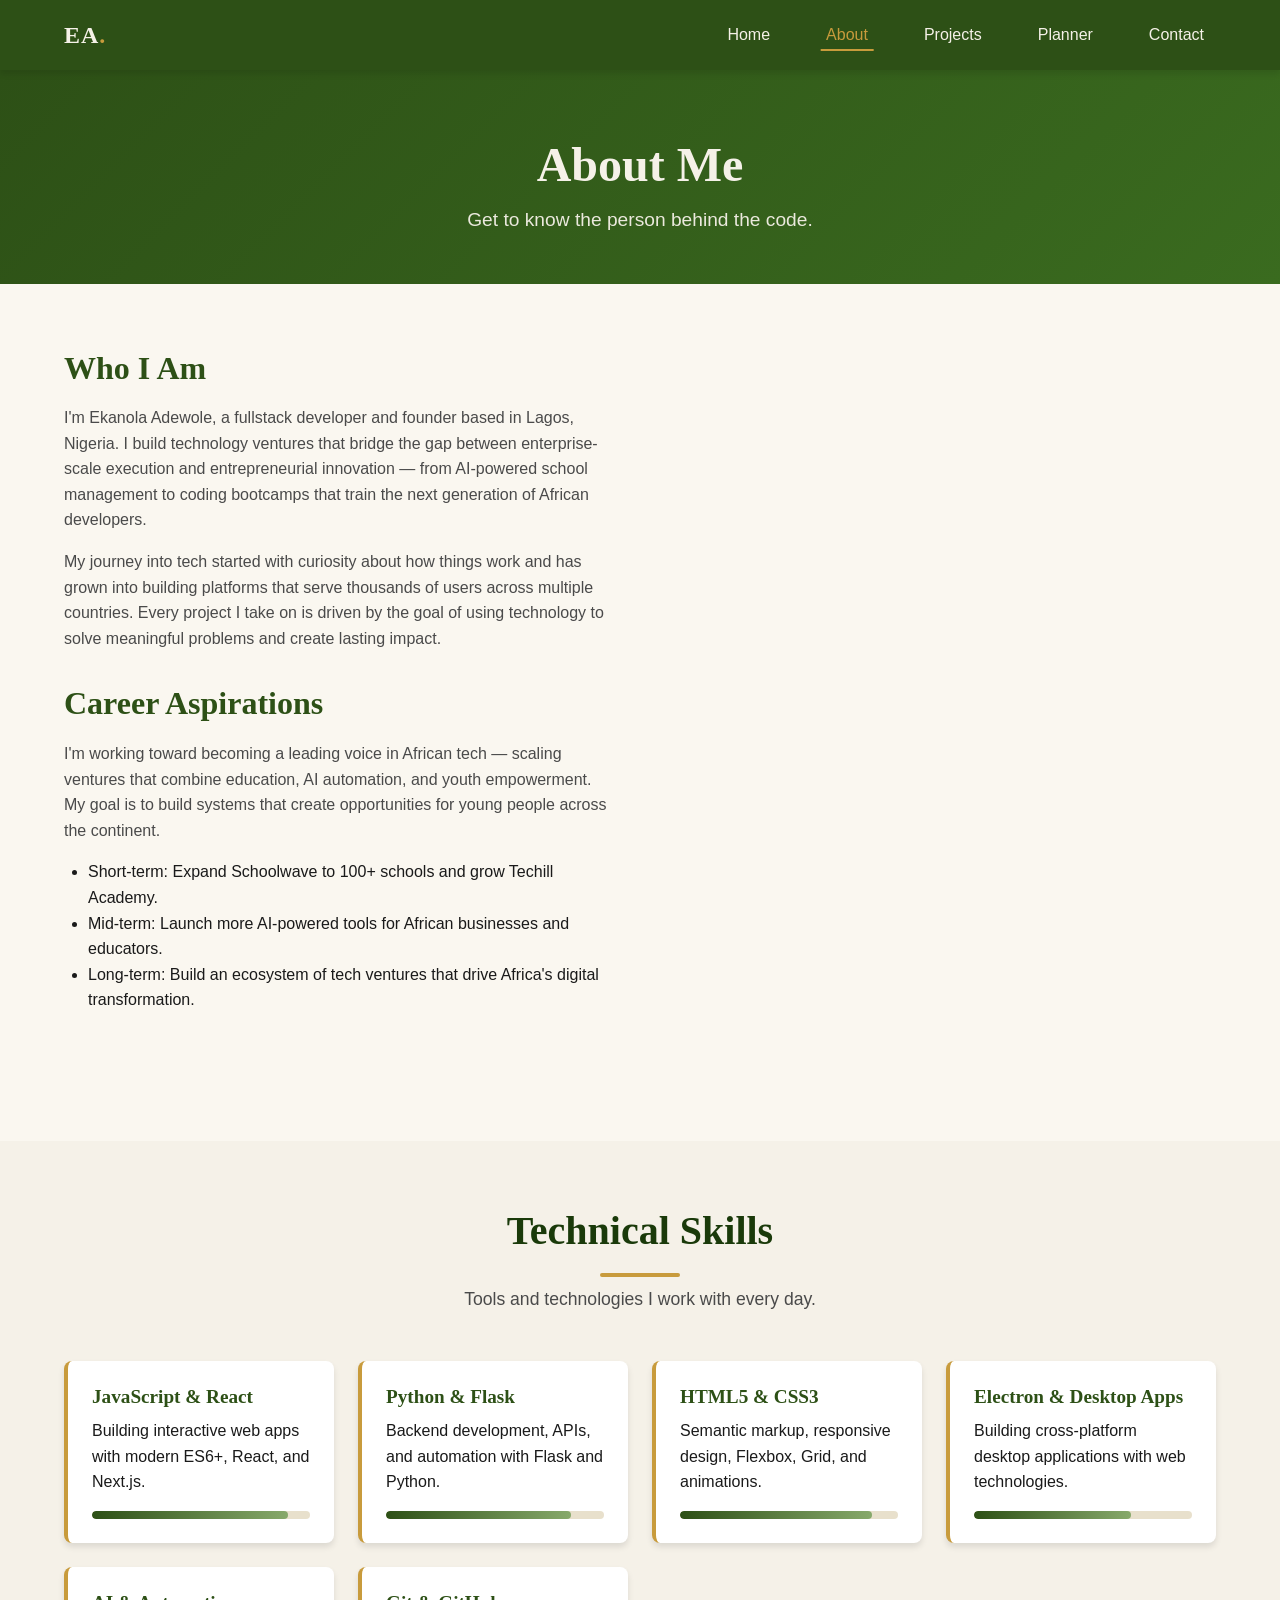
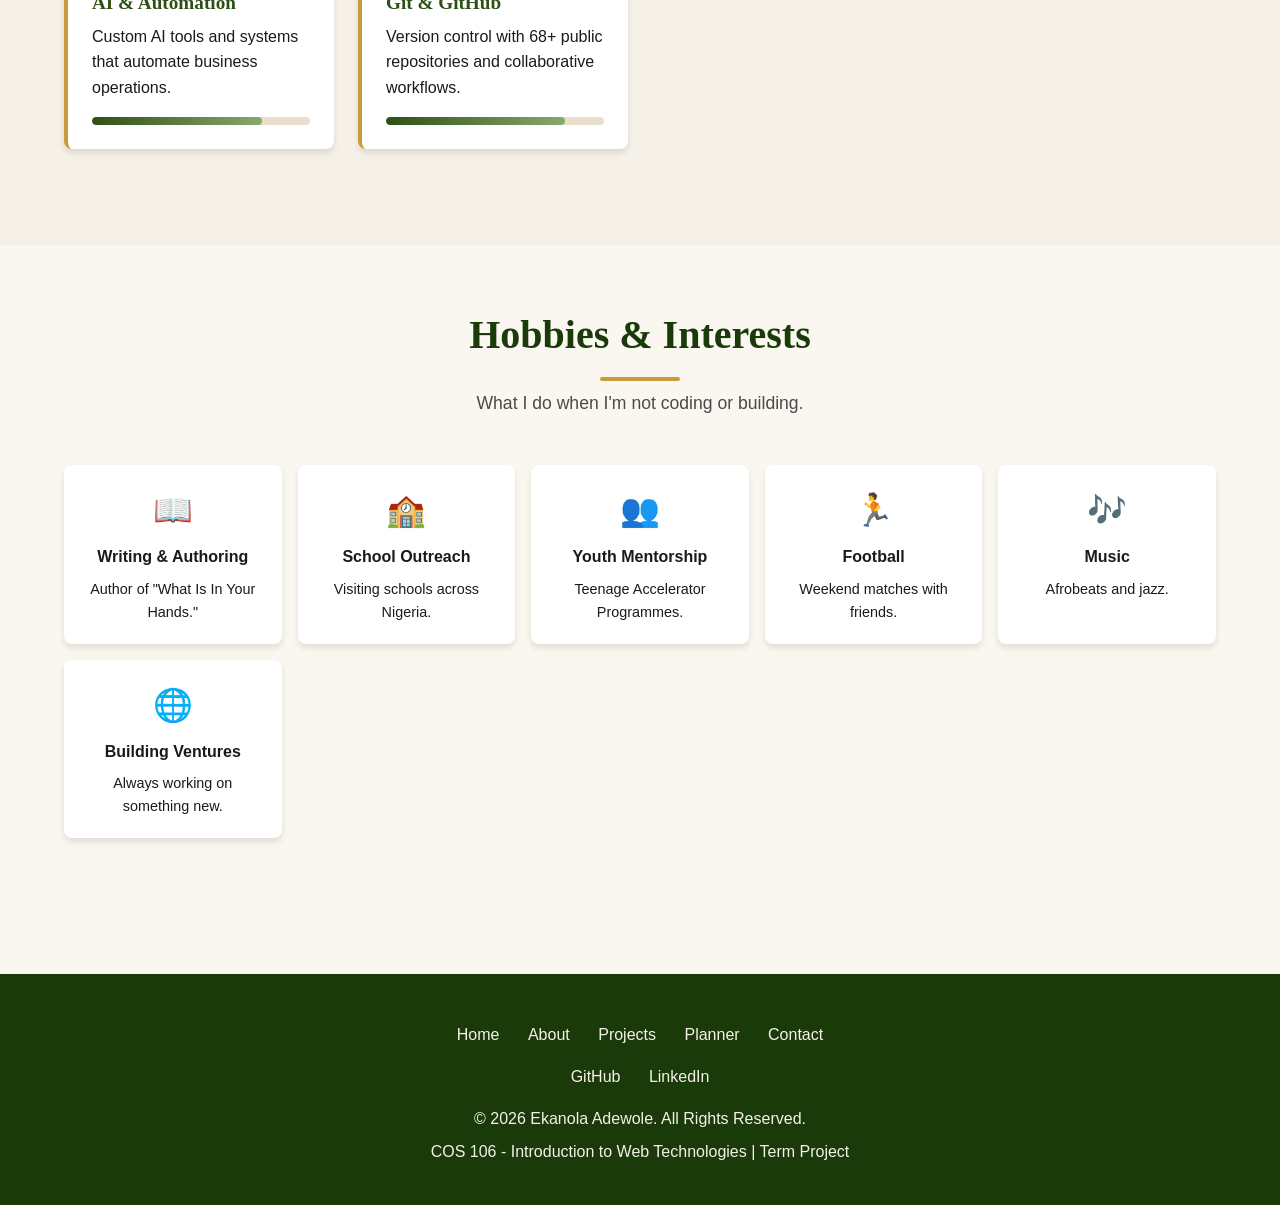
==== about.html @ a542d3cc "COS 106 Term Project - Student Portfolio & Academic Management Website" ====
<!DOCTYPE html>
<html lang="en">
<head>
  <meta charset="UTF-8" />
  <meta name="viewport" content="width=device-width, initial-scale=1.0" />
  <meta name="description" content="About Ekanola Adewole - educational background, skills, career aspirations, and hobbies." />
  <title>About Me | Ekanola Adewole</title>
  <link rel="stylesheet" href="css/style.css" />
</head>
<body>
  <header>
    <nav class="navbar">
      <div class="nav-container">
        <a href="index.html" class="nav-logo">EA<span>.</span></a>
        <button class="hamburger" aria-expanded="false">&#9776;</button>
        <ul class="nav-menu">
          <li><a href="index.html" class="nav-link">Home</a></li>
          <li><a href="about.html" class="nav-link">About</a></li>
          <li><a href="projects.html" class="nav-link">Projects</a></li>
          <li><a href="planner.html" class="nav-link">Planner</a></li>
          <li><a href="contact.html" class="nav-link">Contact</a></li>
        </ul>
      </div>
    </nav>
  </header>

  <main>
    <section class="page-header">
      <h1>About Me</h1>
      <p>Get to know the person behind the code.</p>
    </section>

    <!-- Bio + Education -->
    <section class="about-section">
      <div class="container">
        <div class="about-grid">
          <div class="about-text reveal">
            <h2>Who I Am</h2>
            <p>
              I'm Ekanola Adewole, a fullstack developer and founder based in Lagos, Nigeria.
              I build technology ventures that bridge the gap between enterprise-scale execution
              and entrepreneurial innovation — from AI-powered school management to coding
              bootcamps that train the next generation of African developers.
            </p>
            <p>
              My journey into tech started with curiosity about how things work and has grown
              into building platforms that serve thousands of users across multiple countries.
              Every project I take on is driven by the goal of using technology to solve
              meaningful problems and create lasting impact.
            </p>
            <h2 style="margin-top:2rem;">Career Aspirations</h2>
            <p>
              I'm working toward becoming a leading voice in African tech — scaling ventures
              that combine education, AI automation, and youth empowerment. My goal is to
              build systems that create opportunities for young people across the continent.
            </p>
            <ul>
              <li>Short-term: Expand Schoolwave to 100+ schools and grow Techill Academy.</li>
              <li>Mid-term: Launch more AI-powered tools for African businesses and educators.</li>
              <li>Long-term: Build an ecosystem of tech ventures that drive Africa's digital transformation.</li>
            </ul>
          </div>


        </div>
      </div>
    </section>

    <!-- Technical Skills -->
    <section style="background: var(--cream);">
      <div class="container">
        <h2 class="section-title reveal">Technical Skills</h2>
        <p class="section-subtitle reveal">Tools and technologies I work with every day.</p>

        <div class="skills-grid">
          <div class="skill-card reveal">
            <h3>JavaScript &amp; React</h3>
            <p>Building interactive web apps with modern ES6+, React, and Next.js.</p>
            <div class="skill-bar"><div class="skill-fill" data-width="90"></div></div>
          </div>
          <div class="skill-card reveal">
            <h3>Python &amp; Flask</h3>
            <p>Backend development, APIs, and automation with Flask and Python.</p>
            <div class="skill-bar"><div class="skill-fill" data-width="85"></div></div>
          </div>
          <div class="skill-card reveal">
            <h3>HTML5 &amp; CSS3</h3>
            <p>Semantic markup, responsive design, Flexbox, Grid, and animations.</p>
            <div class="skill-bar"><div class="skill-fill" data-width="88"></div></div>
          </div>
          <div class="skill-card reveal">
            <h3>Electron &amp; Desktop Apps</h3>
            <p>Building cross-platform desktop applications with web technologies.</p>
            <div class="skill-bar"><div class="skill-fill" data-width="72"></div></div>
          </div>
          <div class="skill-card reveal">
            <h3>AI &amp; Automation</h3>
            <p>Custom AI tools and systems that automate business operations.</p>
            <div class="skill-bar"><div class="skill-fill" data-width="78"></div></div>
          </div>
          <div class="skill-card reveal">
            <h3>Git &amp; GitHub</h3>
            <p>Version control with 68+ public repositories and collaborative workflows.</p>
            <div class="skill-bar"><div class="skill-fill" data-width="82"></div></div>
          </div>
        </div>
      </div>
    </section>

    <!-- Hobbies & Interests -->
    <section style="background: var(--cream-light);">
      <div class="container">
        <h2 class="section-title reveal">Hobbies &amp; Interests</h2>
        <p class="section-subtitle reveal">What I do when I'm not coding or building.</p>

        <ul class="hobbies-list">
          <li class="hobby-item reveal">
            <span class="hobby-icon">&#128214;</span>
            <strong>Writing &amp; Authoring</strong>
            <p style="margin:0.5rem 0 0; font-size:0.9rem;">Author of "What Is In Your Hands."</p>
          </li>
          <li class="hobby-item reveal">
            <span class="hobby-icon">&#127979;</span>
            <strong>School Outreach</strong>
            <p style="margin:0.5rem 0 0; font-size:0.9rem;">Visiting schools across Nigeria.</p>
          </li>
          <li class="hobby-item reveal">
            <span class="hobby-icon">&#128101;</span>
            <strong>Youth Mentorship</strong>
            <p style="margin:0.5rem 0 0; font-size:0.9rem;">Teenage Accelerator Programmes.</p>
          </li>
          <li class="hobby-item reveal">
            <span class="hobby-icon">&#127939;</span>
            <strong>Football</strong>
            <p style="margin:0.5rem 0 0; font-size:0.9rem;">Weekend matches with friends.</p>
          </li>
          <li class="hobby-item reveal">
            <span class="hobby-icon">&#127926;</span>
            <strong>Music</strong>
            <p style="margin:0.5rem 0 0; font-size:0.9rem;">Afrobeats and jazz.</p>
          </li>
          <li class="hobby-item reveal">
            <span class="hobby-icon">&#127760;</span>
            <strong>Building Ventures</strong>
            <p style="margin:0.5rem 0 0; font-size:0.9rem;">Always working on something new.</p>
          </li>
        </ul>
      </div>
    </section>
  </main>

  <footer class="footer">
    <div class="footer-links">
      <a href="index.html">Home</a>
      <a href="about.html">About</a>
      <a href="projects.html">Projects</a>
      <a href="planner.html">Planner</a>
      <a href="contact.html">Contact</a>
    </div>
    <div class="footer-links">
      <a href="https://github.com/woleEkanola" target="_blank" rel="noopener">GitHub</a>
      <a href="https://linkedin.com/in/woleekanola" target="_blank" rel="noopener">LinkedIn</a>
    </div>
    <p>&copy; <span id="current-year"></span> Ekanola Adewole. All Rights Reserved.</p>
    <p>COS 106 - Introduction to Web Technologies | Term Project</p>
  </footer>

  <script src="js/main.js"></script>
</body>
</html>
---- css/style.css ----
/* CSS Variables */
:root {
  --primary: #2d5016;
  --primary-dark: #1a3a0a;
  --primary-light: #3a6b1f;
  --secondary: #87a96b;
  --sage: #b5c4a0;
  --accent: #c89b3c;
  --accent-dark: #a37e2a;
  --cream: #f5f1e8;
  --cream-light: #faf7f0;
  --cream-dark: #e8e0cc;
  --text: #1a1a1a;
  --text-light: #4a4a4a;
  --white: #ffffff;
  --shadow: 0 4px 6px rgba(0, 0, 0, 0.1);
  --shadow-lg: 0 10px 30px rgba(0, 0, 0, 0.15);
  --transition: all 0.3s ease;
  --font-body: 'Segoe UI', Tahoma, Geneva, Verdana, sans-serif;
  --font-heading: 'Georgia', 'Times New Roman', serif;
}

/* Reset & Base */
* {
  margin: 0;
  padding: 0;
  box-sizing: border-box;
}

html {
  scroll-behavior: smooth;
  scroll-padding-top: 80px;
}

body {
  font-family: var(--font-body);
  font-size: 16px;
  line-height: 1.6;
  color: var(--text);
  background-color: var(--cream-light);
  overflow-x: hidden;
}

h1, h2, h3, h4, h5, h6 {
  font-family: var(--font-heading);
  color: var(--primary-dark);
  line-height: 1.3;
  margin-bottom: 0.5em;
}

h1 { font-size: 2.5rem; }
h2 { font-size: 2rem; }
h3 { font-size: 1.5rem; }

p { margin-bottom: 1rem; }

a {
  color: var(--primary);
  text-decoration: none;
  transition: var(--transition);
}

a:hover { color: var(--accent); }

img {
  max-width: 100%;
  height: auto;
  display: block;
}

ul, ol { margin-left: 1.5rem; margin-bottom: 1rem; }

.container {
  max-width: 1200px;
  margin: 0 auto;
  padding: 0 1.5rem;
}

/* Navigation */
.navbar {
  background: var(--primary);
  color: var(--cream);
  padding: 1rem 0;
  position: sticky;
  top: 0;
  z-index: 1000;
  box-shadow: var(--shadow);
  transition: var(--transition);
}

.nav-container {
  max-width: 1200px;
  margin: 0 auto;
  padding: 0 1.5rem;
  display: flex;
  justify-content: space-between;
  align-items: center;
}

.nav-logo {
  font-family: var(--font-heading);
  font-size: 1.5rem;
  font-weight: bold;
  color: var(--cream);
  letter-spacing: 1px;
}

.nav-logo span { color: var(--accent); }

.nav-menu {
  display: flex;
  list-style: none;
  gap: 2rem;
  margin: 0;
}

.nav-link {
  color: var(--cream);
  font-weight: 500;
  padding: 0.5rem 0.75rem;
  border-radius: 4px;
  position: relative;
  transition: var(--transition);
}

.nav-link::after {
  content: '';
  position: absolute;
  bottom: 0;
  left: 50%;
  width: 0;
  height: 2px;
  background: var(--accent);
  transition: var(--transition);
  transform: translateX(-50%);
}

.nav-link:hover::after,
.nav-link.active::after {
  width: 80%;
}

.nav-link:hover, .nav-link.active {
  color: var(--accent);
}

.hamburger {
  display: none;
  background: none;
  border: none;
  color: var(--cream);
  font-size: 1.5rem;
  cursor: pointer;
  padding: 0.5rem;
}

/* Hero Section */
.hero {
  background: linear-gradient(135deg, var(--primary) 0%, var(--primary-light) 100%);
  color: var(--cream);
  padding: 5rem 1.5rem;
  min-height: 80vh;
  display: flex;
  align-items: center;
}

.hero-content {
  max-width: 1200px;
  margin: 0 auto;
  display: grid;
  grid-template-columns: 1fr 1fr;
  gap: 3rem;
  align-items: center;
}

.hero-text h1 {
  color: var(--cream);
  font-size: 3.5rem;
  margin-bottom: 1rem;
  animation: fadeInUp 0.8s ease;
}

.hero-text .tagline {
  color: var(--accent);
  font-size: 1.25rem;
  font-weight: 500;
  margin-bottom: 1.5rem;
  animation: fadeInUp 0.8s ease 0.2s backwards;
}

.hero-text p {
  font-size: 1.1rem;
  margin-bottom: 2rem;
  animation: fadeInUp 0.8s ease 0.4s backwards;
}

.hero-image {
  display: flex;
  justify-content: center;
  animation: fadeIn 1s ease 0.5s backwards;
}

.profile-photo {
  width: 320px;
  height: 320px;
  border-radius: 50%;
  object-fit: cover;
  border: 6px solid var(--accent);
  box-shadow: var(--shadow-lg);
  transition: var(--transition);
}

.profile-photo:hover {
  transform: scale(1.05) rotate(2deg);
}

/* Buttons */
.btn {
  display: inline-block;
  padding: 0.85rem 2rem;
  border-radius: 6px;
  font-weight: 600;
  text-align: center;
  cursor: pointer;
  border: none;
  transition: var(--transition);
  text-transform: uppercase;
  letter-spacing: 0.5px;
  font-size: 0.95rem;
}

.btn-primary {
  background: var(--accent);
  color: var(--primary-dark);
}

.btn-primary:hover {
  background: var(--accent-dark);
  color: var(--white);
  transform: translateY(-3px);
  box-shadow: var(--shadow);
}

.btn-secondary {
  background: transparent;
  color: var(--cream);
  border: 2px solid var(--cream);
}

.btn-secondary:hover {
  background: var(--cream);
  color: var(--primary);
}

.btn-block { width: 100%; }

/* Sections */
section {
  padding: 4rem 0;
}

.section-title {
  text-align: center;
  font-size: 2.5rem;
  margin-bottom: 0.5rem;
  position: relative;
  display: inline-block;
  width: 100%;
}

.section-title::after {
  content: '';
  display: block;
  width: 80px;
  height: 4px;
  background: var(--accent);
  margin: 1rem auto 0;
  border-radius: 2px;
}

.section-subtitle {
  text-align: center;
  color: var(--text-light);
  font-size: 1.1rem;
  margin-bottom: 3rem;
}

/* Page Header (sub-pages) */
.page-header {
  background: linear-gradient(135deg, var(--primary) 0%, var(--primary-light) 100%);
  color: var(--cream);
  padding: 4rem 1.5rem 3rem;
  text-align: center;
}

.page-header h1 {
  color: var(--cream);
  font-size: 3rem;
  margin-bottom: 0.5rem;
}

.page-header p {
  font-size: 1.2rem;
  max-width: 700px;
  margin: 0 auto;
  opacity: 0.95;
}

/* About Page */
.about-section {
  background: var(--cream-light);
}

.about-grid {
  display: grid;
  grid-template-columns: 1fr 1fr;
  gap: 3rem;
  margin-bottom: 3rem;
}

.about-text h2 { color: var(--primary); margin-bottom: 1rem; }
.about-text p { color: var(--text-light); }

.education-table {
  width: 100%;
  border-collapse: collapse;
  background: var(--white);
  box-shadow: var(--shadow);
  border-radius: 8px;
  overflow: hidden;
  margin: 1.5rem 0;
}

.education-table thead {
  background: var(--primary);
  color: var(--cream);
}

.education-table th,
.education-table td {
  padding: 1rem;
  text-align: left;
  border-bottom: 1px solid var(--cream-dark);
}

.education-table th { font-weight: 600; }

.education-table tbody tr {
  transition: var(--transition);
}

.education-table tbody tr:hover {
  background: var(--cream);
}

.skills-grid {
  display: grid;
  grid-template-columns: repeat(auto-fit, minmax(250px, 1fr));
  gap: 1.5rem;
  margin: 2rem 0;
}

.skill-card {
  background: var(--white);
  padding: 1.5rem;
  border-radius: 8px;
  box-shadow: var(--shadow);
  transition: var(--transition);
  border-left: 4px solid var(--accent);
}

.skill-card:hover {
  transform: translateY(-5px);
  box-shadow: var(--shadow-lg);
}

.skill-card h3 {
  color: var(--primary);
  font-size: 1.2rem;
  margin-bottom: 0.5rem;
}

.skill-bar {
  background: var(--cream-dark);
  height: 8px;
  border-radius: 4px;
  overflow: hidden;
  margin-top: 0.5rem;
}

.skill-fill {
  height: 100%;
  background: linear-gradient(90deg, var(--primary), var(--secondary));
  border-radius: 4px;
  transition: width 1s ease;
}

.hobbies-list {
  display: grid;
  grid-template-columns: repeat(auto-fit, minmax(200px, 1fr));
  gap: 1rem;
  list-style: none;
  margin: 1.5rem 0;
}

.hobby-item {
  background: var(--white);
  padding: 1.25rem;
  border-radius: 8px;
  text-align: center;
  box-shadow: var(--shadow);
  transition: var(--transition);
}

.hobby-item:hover {
  background: var(--primary);
  color: var(--cream);
  transform: translateY(-3px);
}

.hobby-icon {
  font-size: 2rem;
  display: block;
  margin-bottom: 0.5rem;
}

/* Projects Page */
.projects-section {
  background: var(--cream);
}

.projects-grid {
  display: grid;
  grid-template-columns: repeat(auto-fit, minmax(300px, 1fr));
  gap: 2rem;
}

.project-card {
  background: var(--white);
  border-radius: 10px;
  overflow: hidden;
  box-shadow: var(--shadow);
  transition: var(--transition);
  display: flex;
  flex-direction: column;
}

.project-card:hover {
  transform: translateY(-8px);
  box-shadow: var(--shadow-lg);
}

.project-image {
  width: 100%;
  height: 200px;
  object-fit: cover;
  transition: var(--transition);
}

.project-card:hover .project-image {
  transform: scale(1.05);
}

.project-content {
  padding: 1.5rem;
  flex-grow: 1;
  display: flex;
  flex-direction: column;
}

.project-content h3 {
  color: var(--primary);
  margin-bottom: 0.5rem;
}

.project-tech {
  display: flex;
  flex-wrap: wrap;
  gap: 0.5rem;
  margin: 1rem 0;
}

.tech-tag {
  background: var(--sage);
  color: var(--primary-dark);
  padding: 0.25rem 0.75rem;
  border-radius: 20px;
  font-size: 0.85rem;
  font-weight: 500;
}

.project-links {
  margin-top: auto;
  display: flex;
  gap: 1rem;
  padding-top: 1rem;
}

.project-link {
  color: var(--primary);
  font-weight: 600;
  display: inline-flex;
  align-items: center;
  gap: 0.3rem;
}

.project-link:hover { color: var(--accent); }

/* Planner Page */
.planner-section {
  background: var(--cream-light);
  min-height: 80vh;
}

.planner-container {
  display: grid;
  grid-template-columns: 1fr 2fr;
  gap: 2rem;
  max-width: 1100px;
  margin: 0 auto;
}

.planner-form-card,
.planner-list-card {
  background: var(--white);
  padding: 2rem;
  border-radius: 10px;
  box-shadow: var(--shadow);
}

.planner-form-card h2,
.planner-list-card h2 {
  color: var(--primary);
  margin-bottom: 1.5rem;
  padding-bottom: 0.5rem;
  border-bottom: 2px solid var(--accent);
}

.form-group {
  margin-bottom: 1.25rem;
}

.form-group label {
  display: block;
  margin-bottom: 0.5rem;
  font-weight: 600;
  color: var(--primary-dark);
}

.form-group input,
.form-group select,
.form-group textarea {
  width: 100%;
  padding: 0.75rem;
  border: 2px solid var(--cream-dark);
  border-radius: 6px;
  font-size: 1rem;
  font-family: inherit;
  transition: var(--transition);
  background: var(--cream-light);
}

.form-group input:focus,
.form-group select:focus,
.form-group textarea:focus {
  outline: none;
  border-color: var(--primary);
  background: var(--white);
}

.planner-filters {
  display: flex;
  gap: 0.5rem;
  margin-bottom: 1.5rem;
  flex-wrap: wrap;
}

.filter-btn {
  padding: 0.5rem 1rem;
  border: 2px solid var(--primary);
  background: transparent;
  color: var(--primary);
  border-radius: 20px;
  cursor: pointer;
  font-weight: 500;
  transition: var(--transition);
}

.filter-btn:hover,
.filter-btn.active {
  background: var(--primary);
  color: var(--cream);
}

.task-list {
  list-style: none;
  margin: 0;
  padding: 0;
}

.task-item {
  background: var(--cream-light);
  padding: 1rem;
  margin-bottom: 0.75rem;
  border-radius: 6px;
  display: flex;
  align-items: center;
  gap: 1rem;
  border-left: 4px solid var(--accent);
  transition: var(--transition);
  animation: slideIn 0.3s ease;
}

.task-item:hover {
  background: var(--cream);
  transform: translateX(4px);
}

.task-item.completed {
  opacity: 0.6;
  border-left-color: var(--secondary);
}

.task-item.completed .task-title {
  text-decoration: line-through;
}

.task-checkbox {
  width: 22px;
  height: 22px;
  cursor: pointer;
}

.task-info {
  flex-grow: 1;
}

.task-title {
  font-weight: 600;
  color: var(--primary-dark);
  margin: 0;
}

.task-meta {
  font-size: 0.85rem;
  color: var(--text-light);
  margin-top: 0.25rem;
}

.priority-high { color: #c0392b; font-weight: 600; }
.priority-medium { color: var(--accent-dark); font-weight: 600; }
.priority-low { color: var(--secondary); font-weight: 600; }

.task-delete {
  background: #c0392b;
  color: var(--white);
  border: none;
  padding: 0.5rem 0.85rem;
  border-radius: 4px;
  cursor: pointer;
  font-size: 0.85rem;
  transition: var(--transition);
}

.task-delete:hover {
  background: #962d22;
  transform: scale(1.05);
}

.empty-state {
  text-align: center;
  padding: 2rem;
  color: var(--text-light);
  font-style: italic;
}

/* Contact Page */
.contact-section {
  background: var(--cream-light);
}

.contact-wrapper {
  display: grid;
  grid-template-columns: 1fr 1.5fr;
  gap: 3rem;
  max-width: 1100px;
  margin: 0 auto;
}

.contact-info {
  background: var(--primary);
  color: var(--cream);
  padding: 2.5rem;
  border-radius: 10px;
}

.contact-info h2 {
  color: var(--cream);
  margin-bottom: 1rem;
}

.contact-info p {
  margin-bottom: 2rem;
  opacity: 0.95;
}

.contact-detail {
  display: flex;
  align-items: center;
  gap: 1rem;
  margin-bottom: 1.25rem;
}

.contact-icon {
  width: 40px;
  height: 40px;
  background: var(--accent);
  color: var(--primary-dark);
  border-radius: 50%;
  display: flex;
  align-items: center;
  justify-content: center;
  font-weight: bold;
  flex-shrink: 0;
}

.contact-form {
  background: var(--white);
  padding: 2.5rem;
  border-radius: 10px;
  box-shadow: var(--shadow);
}

.contact-form h2 {
  color: var(--primary);
  margin-bottom: 1.5rem;
}

.error-msg {
  color: #c0392b;
  font-size: 0.85rem;
  margin-top: 0.3rem;
  display: block;
  min-height: 1.2em;
}

.form-group input.invalid,
.form-group textarea.invalid {
  border-color: #c0392b;
  background: #fdf2f2;
}

.form-group input.valid,
.form-group textarea.valid {
  border-color: var(--secondary);
}

.success-msg {
  background: var(--secondary);
  color: var(--white);
  padding: 1rem;
  border-radius: 6px;
  margin-top: 1rem;
  text-align: center;
  font-weight: 600;
  display: none;
}

.success-msg.show { display: block; animation: slideIn 0.3s ease; }

/* Multimedia Section */
.media-section {
  background: var(--cream);
  padding: 3rem 0;
}

.video-wrapper {
  max-width: 800px;
  margin: 0 auto;
  border-radius: 10px;
  overflow: hidden;
  box-shadow: var(--shadow-lg);
}

.video-wrapper video {
  width: 100%;
  display: block;
}

/* Footer */
.footer {
  background: var(--primary-dark);
  color: var(--cream);
  text-align: center;
  padding: 2rem 1.5rem;
  margin-top: 3rem;
}

.footer p { margin: 0.5rem 0; }

.footer-links {
  margin: 1rem 0;
}

.footer-links a {
  color: var(--cream);
  margin: 0 0.75rem;
  transition: var(--transition);
}

.footer-links a:hover { color: var(--accent); }

/* Animations */
@keyframes fadeIn {
  from { opacity: 0; }
  to { opacity: 1; }
}

@keyframes fadeInUp {
  from {
    opacity: 0;
    transform: translateY(30px);
  }
  to {
    opacity: 1;
    transform: translateY(0);
  }
}

@keyframes slideIn {
  from {
    opacity: 0;
    transform: translateX(-20px);
  }
  to {
    opacity: 1;
    transform: translateX(0);
  }
}

.reveal {
  opacity: 0;
  transform: translateY(30px);
  transition: opacity 0.8s ease, transform 0.8s ease;
}

.reveal.visible {
  opacity: 1;
  transform: translateY(0);
}

/* Responsive Design */
@media (max-width: 968px) {
  .hero-content,
  .about-grid,
  .planner-container,
  .contact-wrapper {
    grid-template-columns: 1fr;
  }

  .hero-text h1 { font-size: 2.5rem; }
  .hero { padding: 3rem 1.5rem; min-height: auto; }
  .profile-photo { width: 250px; height: 250px; }

  h1 { font-size: 2rem; }
  h2 { font-size: 1.6rem; }
  .section-title { font-size: 2rem; }
  .page-header h1 { font-size: 2.2rem; }
}

@media (max-width: 768px) {
  .nav-menu {
    position: fixed;
    top: 70px;
    left: -100%;
    width: 80%;
    max-width: 300px;
    height: calc(100vh - 70px);
    background: var(--primary-dark);
    flex-direction: column;
    padding: 2rem 1.5rem;
    gap: 1rem;
    transition: left 0.3s ease;
    box-shadow: var(--shadow-lg);
  }

  .nav-menu.active { left: 0; }

  .hamburger { display: block; }

  .hero-content { text-align: center; }
  .hero-text h1 { font-size: 2rem; }
  .hero-image { order: -1; }
  .profile-photo { width: 200px; height: 200px; }

  .container { padding: 0 1rem; }
  section { padding: 3rem 0; }
}

@media (max-width: 480px) {
  .hero-text h1 { font-size: 1.7rem; }
  .hero-text .tagline { font-size: 1rem; }
  .profile-photo { width: 160px; height: 160px; }
  .btn { padding: 0.7rem 1.5rem; font-size: 0.85rem; }
  .planner-form-card, .planner-list-card,
  .contact-info, .contact-form { padding: 1.5rem; }
}
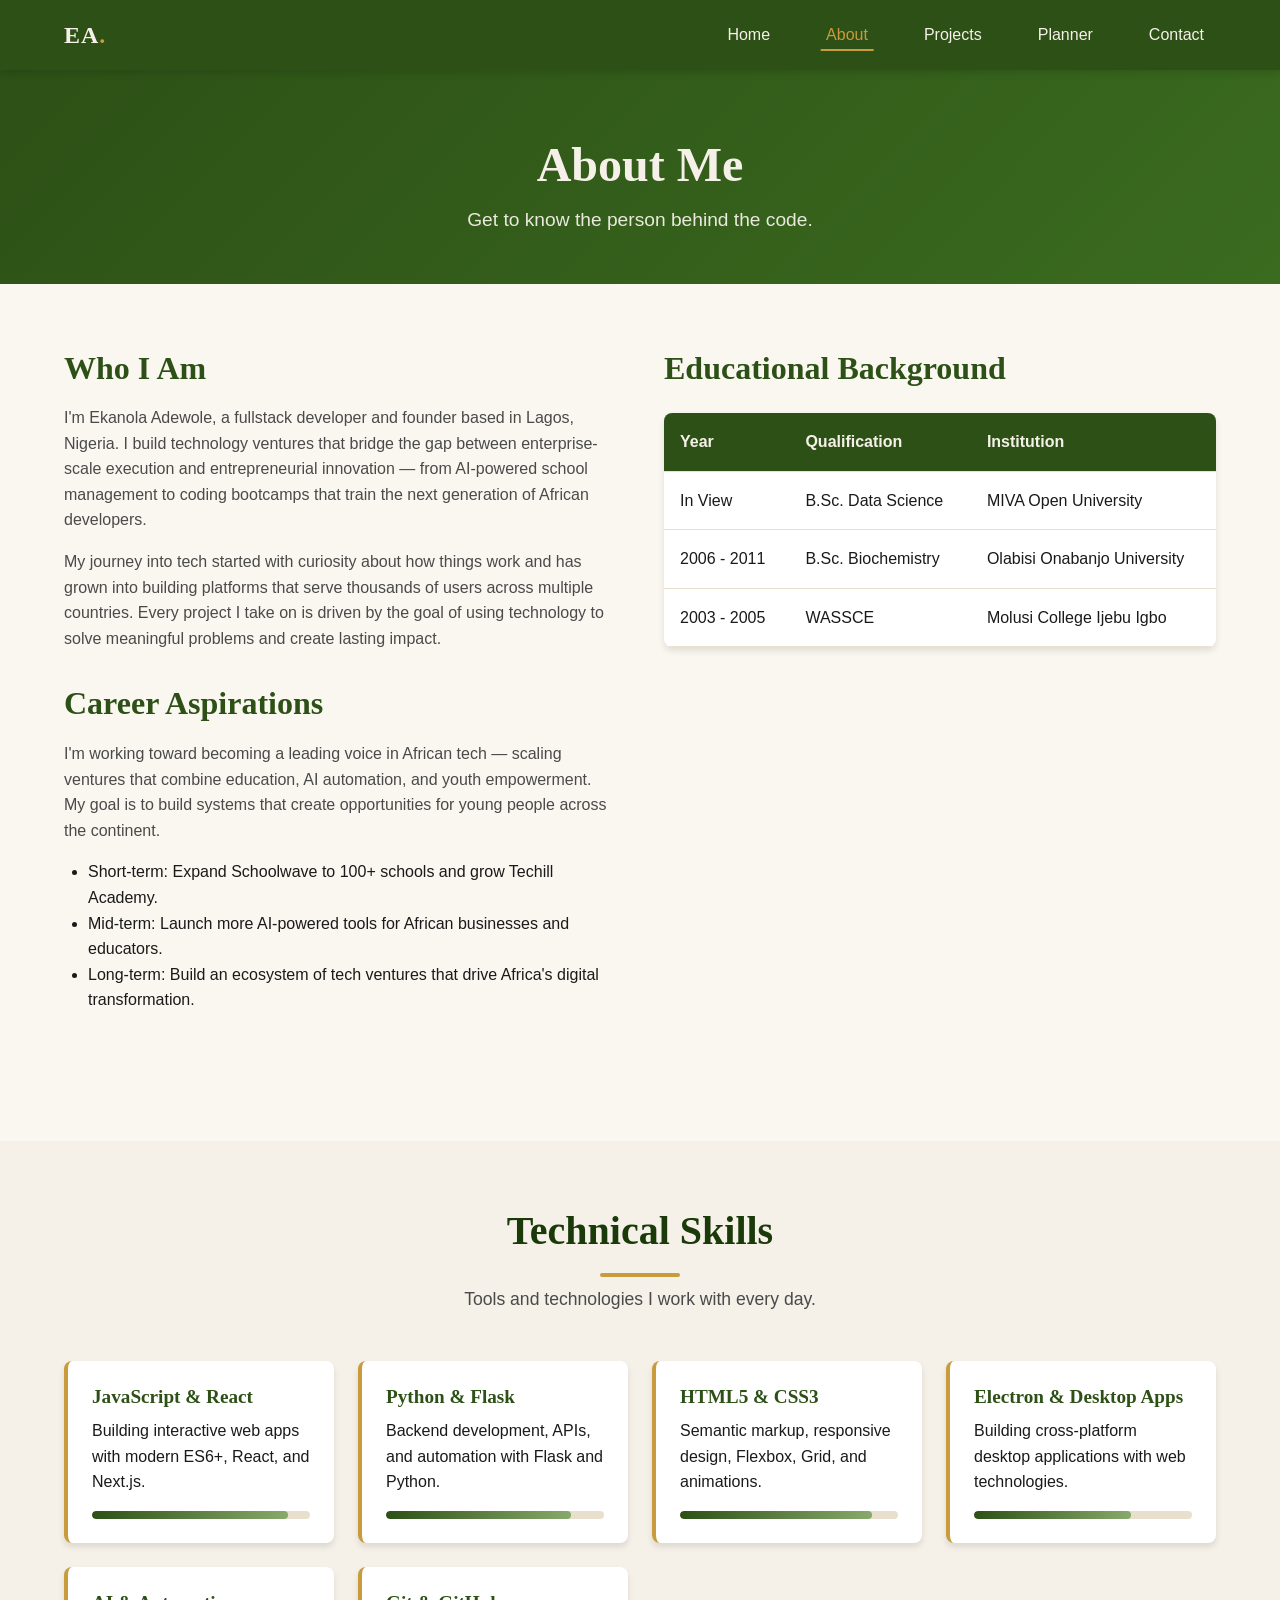
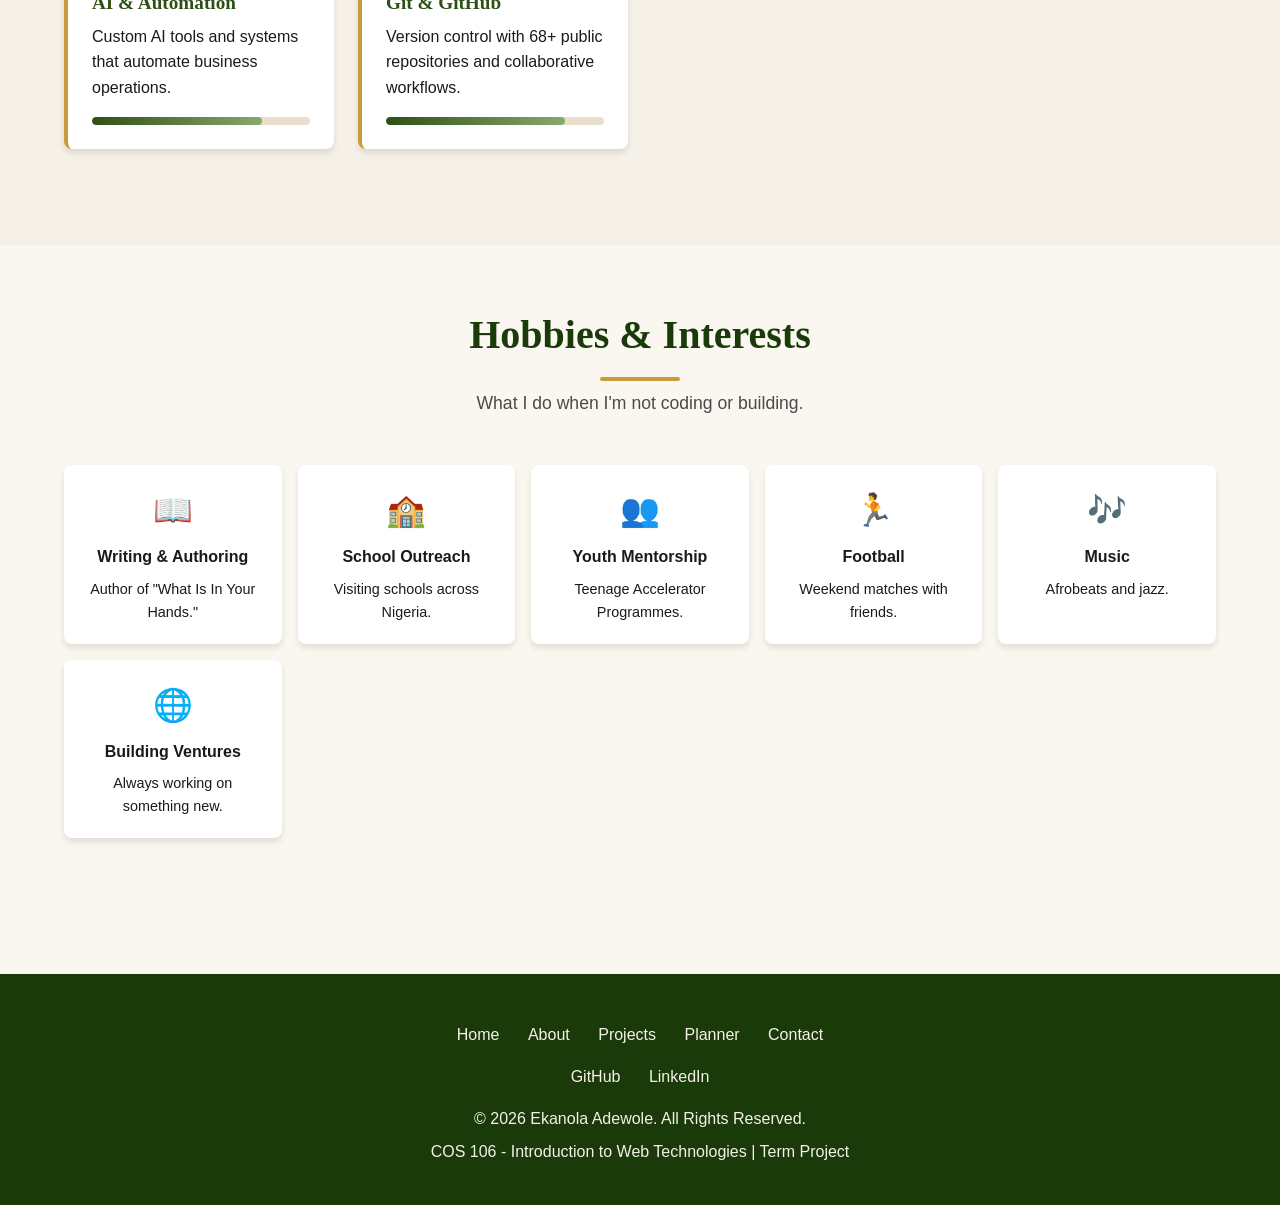
==== commit b632fbb2: "Restore educational background table with real LinkedIn data" ====
--- a/about.html
+++ b/about.html
@@ -61,6 +61,35 @@
             </ul>
           </div>
 
+          <div class="reveal">
+            <h2 style="color: var(--primary);">Educational Background</h2>
+            <table class="education-table">
+              <thead>
+                <tr>
+                  <th>Year</th>
+                  <th>Qualification</th>
+                  <th>Institution</th>
+                </tr>
+              </thead>
+              <tbody>
+                <tr>
+                  <td>In View</td>
+                  <td>B.Sc. Data Science</td>
+                  <td>MIVA Open University</td>
+                </tr>
+                <tr>
+                  <td>2006 - 2011</td>
+                  <td>B.Sc. Biochemistry</td>
+                  <td>Olabisi Onabanjo University</td>
+                </tr>
+                <tr>
+                  <td>2003 - 2005</td>
+                  <td>WASSCE</td>
+                  <td>Molusi College Ijebu Igbo</td>
+                </tr>
+              </tbody>
+            </table>
+          </div>
 
         </div>
       </div>
